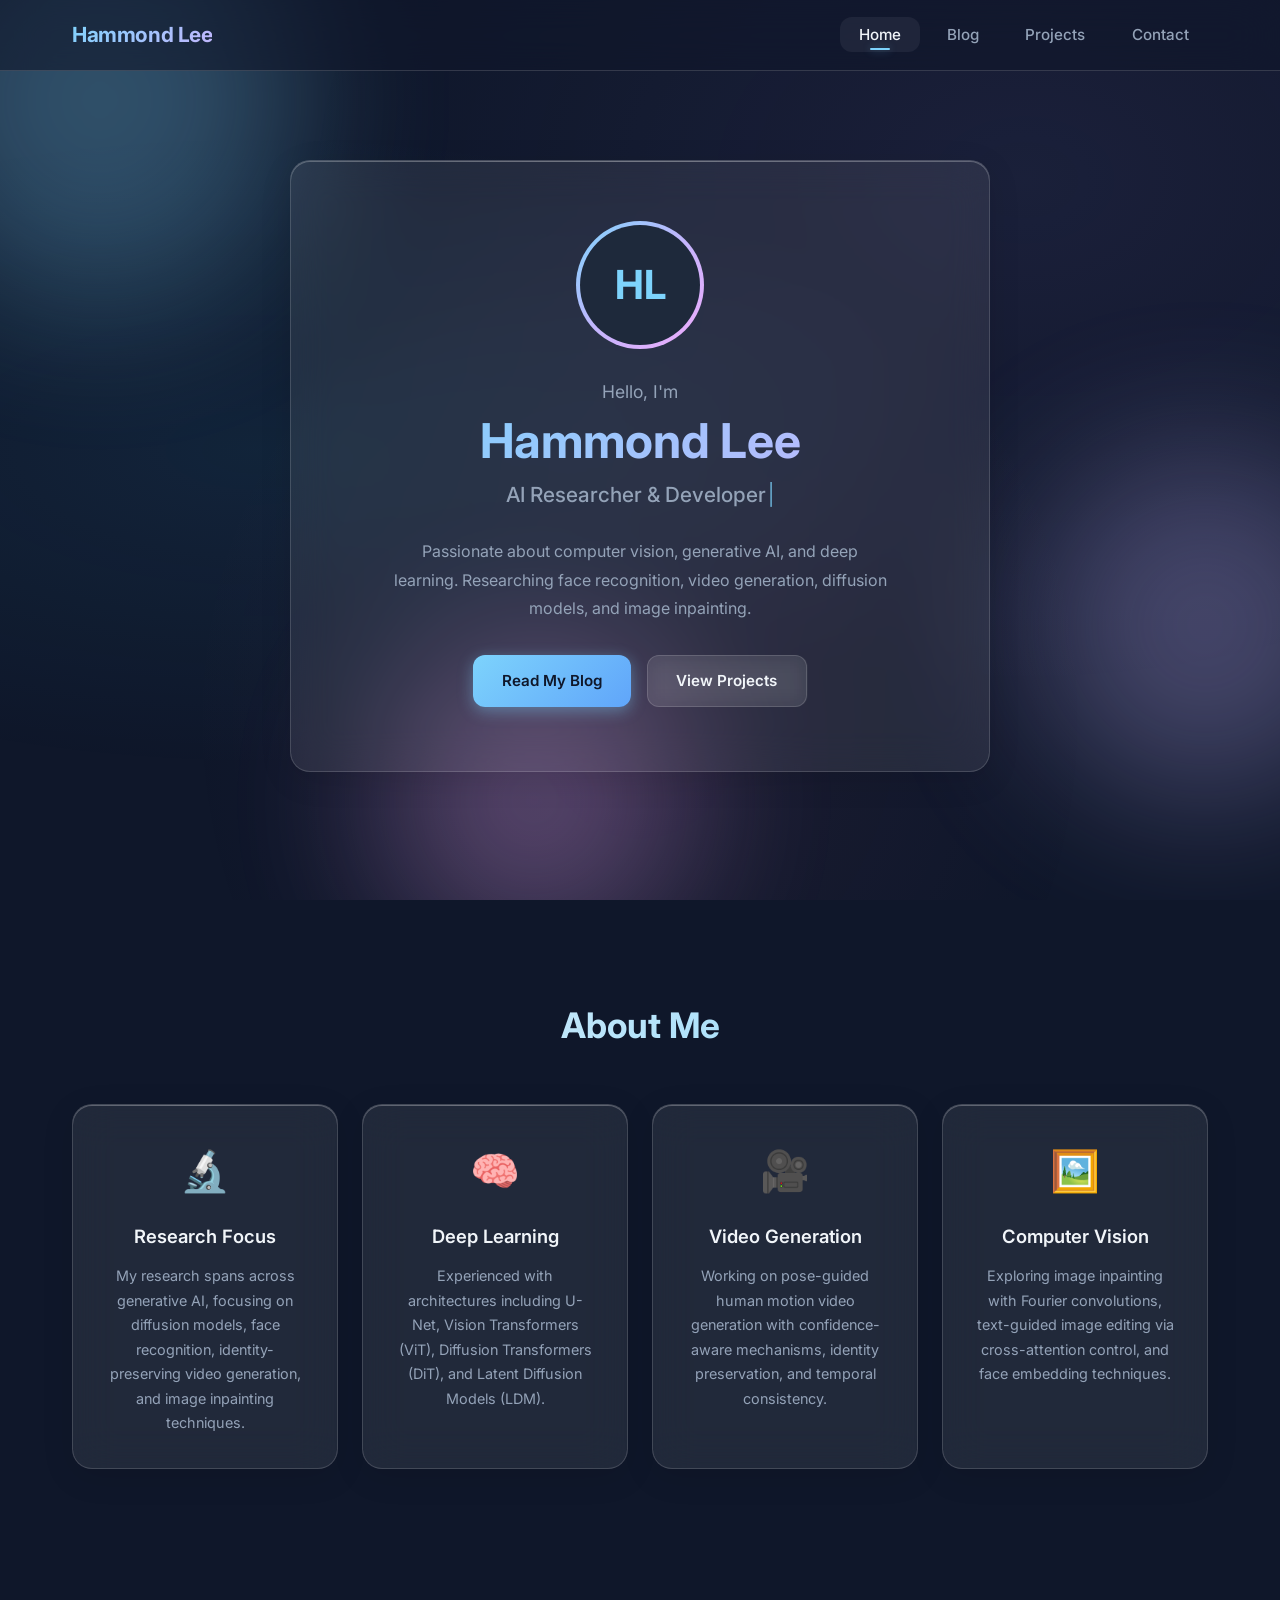
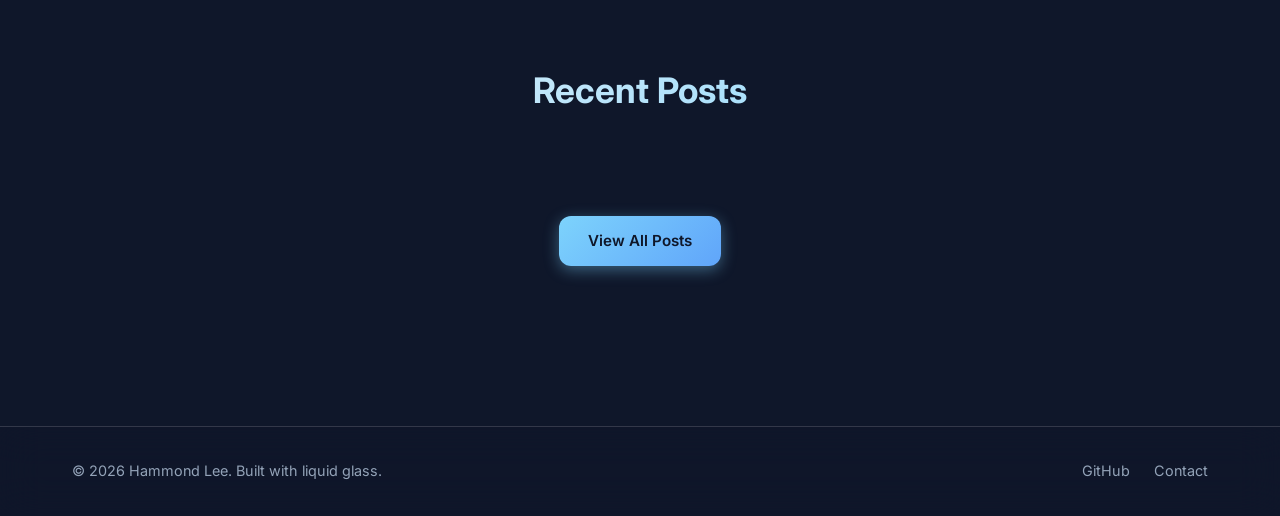
==== index.html @ f424346c "Initial commit: personal website" ====
<!DOCTYPE html>
<html lang="en">
<head>
    <meta charset="UTF-8">
    <meta name="viewport" content="width=device-width, initial-scale=1.0">
    <title>Hammond Lee | AI Researcher</title>
    <link rel="stylesheet" href="css/style.css">
    <link rel="stylesheet" href="css/animations.css">
    <link rel="preconnect" href="https://fonts.googleapis.com">
    <link rel="preconnect" href="https://fonts.gstatic.com" crossorigin>
    <link href="https://fonts.googleapis.com/css2?family=Inter:wght@300;400;500;600;700&display=swap" rel="stylesheet">
</head>
<body>
    <!-- Animated background -->
    <div class="bg-gradient"></div>
    <div class="bg-orbs">
        <div class="orb orb-1"></div>
        <div class="orb orb-2"></div>
        <div class="orb orb-3"></div>
    </div>

    <!-- Navigation -->
    <nav class="glass-nav" id="navbar">
        <div class="nav-container">
            <a href="index.html" class="nav-logo">Hammond Lee</a>
            <button class="nav-toggle" id="navToggle" aria-label="Toggle menu">
                <span></span><span></span><span></span>
            </button>
            <ul class="nav-links" id="navLinks">
                <li><a href="index.html" class="nav-link active">Home</a></li>
                <li><a href="blog.html" class="nav-link">Blog</a></li>
                <li><a href="projects.html" class="nav-link">Projects</a></li>
                <li><a href="contact.html" class="nav-link">Contact</a></li>
            </ul>
        </div>
    </nav>

    <!-- Hero Section -->
    <section class="hero" id="hero">
        <div class="hero-content glass-card glass-card-hero">
            <div class="hero-avatar">
                <div class="avatar-ring"></div>
                <div class="avatar-placeholder">HL</div>
            </div>
            <h1 class="hero-title">
                <span class="greeting">Hello, I'm</span>
                <span class="name">Hammond Lee</span>
            </h1>
            <p class="hero-subtitle">AI Researcher &amp; Developer</p>
            <p class="hero-description">
                Passionate about computer vision, generative AI, and deep learning.
                Researching face recognition, video generation, diffusion models, and image inpainting.
            </p>
            <div class="hero-buttons">
                <a href="blog.html" class="btn btn-primary glow-btn">Read My Blog</a>
                <a href="projects.html" class="btn btn-secondary glow-btn">View Projects</a>
            </div>
        </div>
    </section>

    <!-- About Section -->
    <section class="section" id="about">
        <div class="container">
            <h2 class="section-title">About Me</h2>
            <div class="about-grid">
                <div class="glass-card about-card fade-in-up">
                    <div class="about-icon">🔬</div>
                    <h3>Research Focus</h3>
                    <p>My research spans across generative AI, focusing on diffusion models, face recognition, identity-preserving video generation, and image inpainting techniques.</p>
                </div>
                <div class="glass-card about-card fade-in-up" style="animation-delay: 0.1s;">
                    <div class="about-icon">🧠</div>
                    <h3>Deep Learning</h3>
                    <p>Experienced with architectures including U-Net, Vision Transformers (ViT), Diffusion Transformers (DiT), and Latent Diffusion Models (LDM).</p>
                </div>
                <div class="glass-card about-card fade-in-up" style="animation-delay: 0.2s;">
                    <div class="about-icon">🎥</div>
                    <h3>Video Generation</h3>
                    <p>Working on pose-guided human motion video generation with confidence-aware mechanisms, identity preservation, and temporal consistency.</p>
                </div>
                <div class="glass-card about-card fade-in-up" style="animation-delay: 0.3s;">
                    <div class="about-icon">🖼️</div>
                    <h3>Computer Vision</h3>
                    <p>Exploring image inpainting with Fourier convolutions, text-guided image editing via cross-attention control, and face embedding techniques.</p>
                </div>
            </div>
        </div>
    </section>

    <!-- Recent Blog Posts -->
    <section class="section" id="recent-posts">
        <div class="container">
            <h2 class="section-title">Recent Posts</h2>
            <div class="posts-grid" id="recentPosts">
                <!-- Populated by JS -->
            </div>
            <div class="section-cta">
                <a href="blog.html" class="btn btn-primary glow-btn">View All Posts</a>
            </div>
        </div>
    </section>

    <!-- Footer -->
    <footer class="glass-footer">
        <div class="container">
            <div class="footer-content">
                <p>&copy; 2026 Hammond Lee. Built with liquid glass.</p>
                <div class="footer-links">
                    <a href="https://github.com/Hammond65" target="_blank" rel="noopener noreferrer" class="footer-link">GitHub</a>
                    <a href="contact.html" class="footer-link">Contact</a>
                </div>
            </div>
        </div>
    </footer>

    <script src="js/main.js"></script>
    <script>
        document.addEventListener('DOMContentLoaded', () => {
            loadRecentPosts('recentPosts', 3);
        });
    </script>
</body>
</html>
---- css/style.css ----
/* ============================================
   CSS Variables & Base Styles
   ============================================ */
:root {
    --glass-bg: rgba(255, 255, 255, 0.08);
    --glass-border: rgba(255, 255, 255, 0.15);
    --glass-shadow: rgba(0, 0, 0, 0.1);
    --glass-blur: 20px;
    --glass-highlight: rgba(255, 255, 255, 0.25);

    --color-primary: #7dd3fc;
    --color-primary-glow: rgba(125, 211, 252, 0.4);
    --color-secondary: #c4b5fd;
    --color-secondary-glow: rgba(196, 181, 253, 0.4);
    --color-accent: #f0abfc;
    --color-text: #f1f5f9;
    --color-text-muted: #94a3b8;
    --color-bg: #0f172a;
    --color-bg-alt: #1e293b;

    --font-main: 'Inter', -apple-system, BlinkMacSystemFont, 'Segoe UI', sans-serif;
    --radius-sm: 12px;
    --radius-md: 20px;
    --radius-lg: 28px;
    --transition: 0.3s cubic-bezier(0.4, 0, 0.2, 1);
}

*, *::before, *::after {
    margin: 0;
    padding: 0;
    box-sizing: border-box;
}

html {
    scroll-behavior: smooth;
    font-size: 16px;
}

body {
    font-family: var(--font-main);
    background: var(--color-bg);
    color: var(--color-text);
    line-height: 1.7;
    min-height: 100vh;
    overflow-x: hidden;
}

/* ============================================
   Animated Background
   ============================================ */
.bg-gradient {
    position: fixed;
    top: 0;
    left: 0;
    width: 100%;
    height: 100%;
    background: radial-gradient(ellipse at 20% 50%, rgba(56, 189, 248, 0.08) 0%, transparent 50%),
                radial-gradient(ellipse at 80% 20%, rgba(167, 139, 250, 0.08) 0%, transparent 50%),
                radial-gradient(ellipse at 50% 80%, rgba(244, 114, 182, 0.06) 0%, transparent 50%);
    z-index: -2;
    pointer-events: none;
}

.bg-orbs {
    position: fixed;
    top: 0;
    left: 0;
    width: 100%;
    height: 100%;
    z-index: -1;
    pointer-events: none;
    overflow: hidden;
}

.orb {
    position: absolute;
    border-radius: 50%;
    filter: blur(80px);
    opacity: 0.3;
    animation: float 20s ease-in-out infinite;
}

.orb-1 {
    width: 400px;
    height: 400px;
    background: var(--color-primary);
    top: -100px;
    left: -100px;
    animation-delay: 0s;
}

.orb-2 {
    width: 350px;
    height: 350px;
    background: var(--color-secondary);
    top: 50%;
    right: -100px;
    animation-delay: -7s;
    animation-duration: 25s;
}

.orb-3 {
    width: 300px;
    height: 300px;
    background: var(--color-accent);
    bottom: -50px;
    left: 30%;
    animation-delay: -14s;
    animation-duration: 22s;
}

@keyframes float {
    0%, 100% { transform: translate(0, 0) scale(1); }
    25% { transform: translate(50px, -30px) scale(1.05); }
    50% { transform: translate(-30px, 50px) scale(0.95); }
    75% { transform: translate(40px, 20px) scale(1.02); }
}

/* ============================================
   Glass Morphism Components
   ============================================ */
.glass-card {
    background: var(--glass-bg);
    backdrop-filter: blur(var(--glass-blur));
    -webkit-backdrop-filter: blur(var(--glass-blur));
    border: 1px solid var(--glass-border);
    border-radius: var(--radius-md);
    box-shadow: 0 8px 32px var(--glass-shadow),
                inset 0 1px 0 var(--glass-highlight);
    transition: var(--transition);
    position: relative;
    overflow: hidden;
}

.glass-card::before {
    content: '';
    position: absolute;
    top: 0;
    left: 0;
    right: 0;
    height: 1px;
    background: linear-gradient(90deg, transparent, var(--glass-highlight), transparent);
    opacity: 0.6;
}

.glass-card:hover {
    border-color: rgba(255, 255, 255, 0.25);
    box-shadow: 0 12px 40px rgba(0, 0, 0, 0.15),
                inset 0 1px 0 var(--glass-highlight),
                0 0 30px var(--color-primary-glow);
    transform: translateY(-4px);
}

/* ============================================
   Navigation
   ============================================ */
.glass-nav {
    position: fixed;
    top: 0;
    left: 0;
    right: 0;
    z-index: 1000;
    background: rgba(15, 23, 42, 0.6);
    backdrop-filter: blur(24px);
    -webkit-backdrop-filter: blur(24px);
    border-bottom: 1px solid var(--glass-border);
    transition: var(--transition);
}

.glass-nav.scrolled {
    background: rgba(15, 23, 42, 0.85);
    box-shadow: 0 4px 30px rgba(0, 0, 0, 0.2);
}

.nav-container {
    max-width: 1200px;
    margin: 0 auto;
    padding: 0 2rem;
    display: flex;
    align-items: center;
    justify-content: space-between;
    height: 70px;
}

.nav-logo {
    font-size: 1.3rem;
    font-weight: 700;
    color: var(--color-text);
    text-decoration: none;
    letter-spacing: -0.02em;
    background: linear-gradient(135deg, var(--color-primary), var(--color-secondary));
    -webkit-background-clip: text;
    -webkit-text-fill-color: transparent;
    background-clip: text;
}

.nav-links {
    display: flex;
    list-style: none;
    gap: 0.5rem;
}

.nav-link {
    color: var(--color-text-muted);
    text-decoration: none;
    padding: 0.5rem 1.2rem;
    border-radius: var(--radius-sm);
    font-size: 0.95rem;
    font-weight: 500;
    transition: var(--transition);
    position: relative;
}

.nav-link:hover,
.nav-link.active {
    color: var(--color-text);
    background: rgba(255, 255, 255, 0.06);
}

.nav-link.active::after {
    content: '';
    position: absolute;
    bottom: 2px;
    left: 50%;
    transform: translateX(-50%);
    width: 20px;
    height: 2px;
    background: var(--color-primary);
    border-radius: 1px;
    box-shadow: 0 0 8px var(--color-primary-glow);
}

.nav-toggle {
    display: none;
    flex-direction: column;
    gap: 5px;
    background: none;
    border: none;
    cursor: pointer;
    padding: 5px;
}

.nav-toggle span {
    display: block;
    width: 24px;
    height: 2px;
    background: var(--color-text);
    border-radius: 2px;
    transition: var(--transition);
}

/* ============================================
   Buttons
   ============================================ */
.btn {
    display: inline-flex;
    align-items: center;
    gap: 0.5rem;
    padding: 0.75rem 1.8rem;
    border-radius: var(--radius-sm);
    font-size: 0.95rem;
    font-weight: 600;
    text-decoration: none;
    cursor: pointer;
    border: none;
    transition: var(--transition);
    position: relative;
    overflow: hidden;
}

.btn-primary {
    background: linear-gradient(135deg, var(--color-primary), #60a5fa);
    color: #0f172a;
    box-shadow: 0 4px 15px var(--color-primary-glow);
}

.btn-primary:hover {
    transform: translateY(-2px);
    box-shadow: 0 8px 25px var(--color-primary-glow),
                0 0 40px var(--color-primary-glow);
}

.btn-secondary {
    background: var(--glass-bg);
    color: var(--color-text);
    border: 1px solid var(--glass-border);
    backdrop-filter: blur(10px);
}

.btn-secondary:hover {
    background: rgba(255, 255, 255, 0.12);
    border-color: var(--color-primary);
    box-shadow: 0 0 20px var(--color-primary-glow);
    transform: translateY(-2px);
}

/* Glow button effect */
.glow-btn::before {
    content: '';
    position: absolute;
    top: 50%;
    left: 50%;
    width: 0;
    height: 0;
    background: radial-gradient(circle, rgba(255, 255, 255, 0.3), transparent 70%);
    transform: translate(-50%, -50%);
    transition: width 0.5s, height 0.5s;
    border-radius: 50%;
}

.glow-btn:hover::before {
    width: 300px;
    height: 300px;
}

/* ============================================
   Layout
   ============================================ */
.container {
    max-width: 1200px;
    margin: 0 auto;
    padding: 0 2rem;
}

.section {
    padding: 6rem 0;
}

.section-title {
    font-size: 2.2rem;
    font-weight: 700;
    margin-bottom: 3rem;
    text-align: center;
    background: linear-gradient(135deg, var(--color-text), var(--color-primary));
    -webkit-background-clip: text;
    -webkit-text-fill-color: transparent;
    background-clip: text;
}

.section-cta {
    text-align: center;
    margin-top: 3rem;
}

/* ============================================
   Hero
   ============================================ */
.hero {
    min-height: 100vh;
    display: flex;
    align-items: center;
    justify-content: center;
    padding: 6rem 2rem 4rem;
}

.glass-card-hero {
    text-align: center;
    padding: 4rem 3rem;
    max-width: 700px;
    width: 100%;
}

.hero-avatar {
    position: relative;
    width: 120px;
    height: 120px;
    margin: 0 auto 2rem;
}

.avatar-ring {
    position: absolute;
    inset: -4px;
    border-radius: 50%;
    background: linear-gradient(135deg, var(--color-primary), var(--color-secondary), var(--color-accent));
    animation: spin 8s linear infinite;
}

@keyframes spin {
    to { transform: rotate(360deg); }
}

.avatar-placeholder {
    position: relative;
    width: 120px;
    height: 120px;
    border-radius: 50%;
    background: var(--color-bg-alt);
    display: flex;
    align-items: center;
    justify-content: center;
    font-size: 2.5rem;
    font-weight: 700;
    color: var(--color-primary);
    z-index: 1;
}

.greeting {
    display: block;
    font-size: 1.1rem;
    font-weight: 400;
    color: var(--color-text-muted);
    margin-bottom: 0.3rem;
}

.hero-title .name {
    display: block;
    font-size: 3rem;
    font-weight: 700;
    background: linear-gradient(135deg, var(--color-primary), var(--color-secondary));
    -webkit-background-clip: text;
    -webkit-text-fill-color: transparent;
    background-clip: text;
    line-height: 1.2;
}

.hero-subtitle {
    font-size: 1.3rem;
    color: var(--color-text-muted);
    margin: 0.5rem 0 1.5rem;
    font-weight: 500;
}

.hero-description {
    color: var(--color-text-muted);
    font-size: 1rem;
    max-width: 500px;
    margin: 0 auto 2rem;
    line-height: 1.8;
}

.hero-buttons {
    display: flex;
    gap: 1rem;
    justify-content: center;
    flex-wrap: wrap;
}

/* ============================================
   About Grid
   ============================================ */
.about-grid {
    display: grid;
    grid-template-columns: repeat(auto-fit, minmax(260px, 1fr));
    gap: 1.5rem;
}

.about-card {
    padding: 2rem;
    text-align: center;
}

.about-icon {
    font-size: 2.5rem;
    margin-bottom: 1rem;
}

.about-card h3 {
    font-size: 1.15rem;
    font-weight: 600;
    margin-bottom: 0.75rem;
    color: var(--color-text);
}

.about-card p {
    font-size: 0.9rem;
    color: var(--color-text-muted);
    line-height: 1.7;
}

/* ============================================
   Blog Post Cards
   ============================================ */
.posts-grid {
    display: grid;
    grid-template-columns: repeat(auto-fill, minmax(340px, 1fr));
    gap: 1.5rem;
}

.post-card {
    padding: 2rem;
    cursor: pointer;
    text-decoration: none;
    display: block;
}

.post-card .post-tag {
    display: inline-block;
    padding: 0.25rem 0.75rem;
    border-radius: 20px;
    font-size: 0.75rem;
    font-weight: 600;
    text-transform: uppercase;
    letter-spacing: 0.05em;
    margin-bottom: 1rem;
    background: rgba(125, 211, 252, 0.15);
    color: var(--color-primary);
    border: 1px solid rgba(125, 211, 252, 0.2);
}

.post-card .post-title {
    font-size: 1.25rem;
    font-weight: 600;
    margin-bottom: 0.75rem;
    color: var(--color-text);
    line-height: 1.4;
}

.post-card .post-excerpt {
    font-size: 0.9rem;
    color: var(--color-text-muted);
    line-height: 1.7;
    margin-bottom: 1rem;
}

.post-card .post-date {
    font-size: 0.8rem;
    color: var(--color-text-muted);
    opacity: 0.7;
}

.post-card:hover .post-title {
    color: var(--color-primary);
}

/* ============================================
   Blog Page
   ============================================ */
.page-header {
    padding: 8rem 0 3rem;
    text-align: center;
}

.page-header h1 {
    font-size: 2.5rem;
    font-weight: 700;
    background: linear-gradient(135deg, var(--color-text), var(--color-primary));
    -webkit-background-clip: text;
    -webkit-text-fill-color: transparent;
    background-clip: text;
    margin-bottom: 1rem;
}

.page-header p {
    color: var(--color-text-muted);
    font-size: 1.1rem;
    max-width: 600px;
    margin: 0 auto;
}

/* Blog post page */
.blog-post {
    max-width: 800px;
    margin: 0 auto;
    padding: 2rem;
}

.blog-post-header {
    text-align: center;
    margin-bottom: 3rem;
}

.blog-post-header h1 {
    font-size: 2.2rem;
    font-weight: 700;
    color: var(--color-text);
    line-height: 1.3;
    margin-bottom: 1rem;
}

.blog-post-meta {
    color: var(--color-text-muted);
    font-size: 0.9rem;
}

.blog-post-content {
    font-size: 1.05rem;
    line-height: 1.9;
    color: var(--color-text-muted);
}

.blog-post-content h2 {
    font-size: 1.6rem;
    font-weight: 600;
    color: var(--color-text);
    margin: 2.5rem 0 1rem;
}

.blog-post-content h3 {
    font-size: 1.3rem;
    font-weight: 600;
    color: var(--color-text);
    margin: 2rem 0 0.75rem;
}

.blog-post-content p {
    margin-bottom: 1.2rem;
}

.blog-post-content ul,
.blog-post-content ol {
    margin: 1rem 0 1.5rem 1.5rem;
}

.blog-post-content li {
    margin-bottom: 0.5rem;
}

.blog-post-content strong {
    color: var(--color-text);
    font-weight: 600;
}

.blog-post-content code {
    background: rgba(255, 255, 255, 0.08);
    padding: 0.15rem 0.4rem;
    border-radius: 4px;
    font-size: 0.9em;
    color: var(--color-primary);
}

.blog-post-content blockquote {
    border-left: 3px solid var(--color-primary);
    margin: 1.5rem 0;
    padding: 1rem 1.5rem;
    background: rgba(125, 211, 252, 0.05);
    border-radius: 0 var(--radius-sm) var(--radius-sm) 0;
    font-style: italic;
}

.blog-back-link {
    display: inline-flex;
    align-items: center;
    gap: 0.5rem;
    color: var(--color-primary);
    text-decoration: none;
    font-weight: 500;
    margin-bottom: 2rem;
    transition: var(--transition);
}

.blog-back-link:hover {
    opacity: 0.8;
    transform: translateX(-4px);
}

/* ============================================
   Projects Page
   ============================================ */
.projects-grid {
    display: grid;
    grid-template-columns: repeat(auto-fill, minmax(340px, 1fr));
    gap: 1.5rem;
}

.project-card {
    padding: 2rem;
}

.project-card h3 {
    font-size: 1.3rem;
    font-weight: 600;
    margin-bottom: 0.75rem;
    color: var(--color-text);
}

.project-card p {
    font-size: 0.9rem;
    color: var(--color-text-muted);
    line-height: 1.7;
    margin-bottom: 1.5rem;
}

.project-card .project-tags {
    display: flex;
    flex-wrap: wrap;
    gap: 0.5rem;
    margin-bottom: 1.5rem;
}

.project-card .project-tag {
    padding: 0.2rem 0.6rem;
    border-radius: 20px;
    font-size: 0.7rem;
    font-weight: 500;
    background: rgba(196, 181, 253, 0.12);
    color: var(--color-secondary);
    border: 1px solid rgba(196, 181, 253, 0.2);
}

.project-link {
    color: var(--color-primary);
    text-decoration: none;
    font-weight: 600;
    font-size: 0.9rem;
    transition: var(--transition);
    display: inline-flex;
    align-items: center;
    gap: 0.3rem;
}

.project-link:hover {
    text-decoration: underline;
    text-shadow: 0 0 12px var(--color-primary-glow);
}

/* ============================================
   Contact Page
   ============================================ */
.contact-grid {
    display: grid;
    grid-template-columns: 1fr 1fr;
    gap: 2rem;
    max-width: 900px;
    margin: 0 auto;
}

.contact-info {
    padding: 2.5rem;
}

.contact-info h3 {
    font-size: 1.3rem;
    font-weight: 600;
    margin-bottom: 1.5rem;
    color: var(--color-text);
}

.contact-item {
    display: flex;
    align-items: center;
    gap: 1rem;
    margin-bottom: 1.5rem;
}

.contact-icon {
    width: 44px;
    height: 44px;
    border-radius: 12px;
    background: rgba(125, 211, 252, 0.1);
    display: flex;
    align-items: center;
    justify-content: center;
    font-size: 1.2rem;
    flex-shrink: 0;
}

.contact-item-text {
    font-size: 0.95rem;
    color: var(--color-text-muted);
}

.contact-item-text a {
    color: var(--color-primary);
    text-decoration: none;
    transition: var(--transition);
}

.contact-item-text a:hover {
    text-decoration: underline;
}

.contact-form-card {
    padding: 2.5rem;
}

.form-group {
    margin-bottom: 1.5rem;
}

.form-group label {
    display: block;
    font-size: 0.9rem;
    font-weight: 500;
    color: var(--color-text);
    margin-bottom: 0.5rem;
}

.form-group input,
.form-group textarea {
    width: 100%;
    padding: 0.8rem 1rem;
    background: rgba(255, 255, 255, 0.05);
    border: 1px solid var(--glass-border);
    border-radius: var(--radius-sm);
    color: var(--color-text);
    font-family: var(--font-main);
    font-size: 0.95rem;
    transition: var(--transition);
    outline: none;
}

.form-group input:focus,
.form-group textarea:focus {
    border-color: var(--color-primary);
    box-shadow: 0 0 15px var(--color-primary-glow);
}

.form-group textarea {
    resize: vertical;
    min-height: 120px;
}

/* ============================================
   Footer
   ============================================ */
.glass-footer {
    background: rgba(15, 23, 42, 0.6);
    backdrop-filter: blur(20px);
    -webkit-backdrop-filter: blur(20px);
    border-top: 1px solid var(--glass-border);
    padding: 2rem 0;
    margin-top: 4rem;
}

.footer-content {
    display: flex;
    justify-content: space-between;
    align-items: center;
}

.footer-content p {
    color: var(--color-text-muted);
    font-size: 0.9rem;
}

.footer-links {
    display: flex;
    gap: 1.5rem;
}

.footer-link {
    color: var(--color-text-muted);
    text-decoration: none;
    font-size: 0.9rem;
    transition: var(--transition);
}

.footer-link:hover {
    color: var(--color-primary);
}

/* ============================================
   Admin Panel
   ============================================ */
.admin-container {
    max-width: 900px;
    margin: 0 auto;
    padding: 2rem;
}

.admin-card {
    padding: 2.5rem;
    margin-bottom: 2rem;
}

.admin-card h2 {
    font-size: 1.5rem;
    font-weight: 600;
    margin-bottom: 1.5rem;
    color: var(--color-text);
}

.admin-preview {
    margin-top: 2rem;
    padding: 2rem;
    background: rgba(0, 0, 0, 0.2);
    border-radius: var(--radius-sm);
    border: 1px solid var(--glass-border);
}

.admin-preview h3 {
    font-size: 1.2rem;
    margin-bottom: 1rem;
    color: var(--color-text-muted);
}

.admin-msg {
    padding: 1rem 1.5rem;
    border-radius: var(--radius-sm);
    font-size: 0.9rem;
    margin-top: 1rem;
    display: none;
}

.admin-msg.success {
    display: block;
    background: rgba(34, 197, 94, 0.1);
    border: 1px solid rgba(34, 197, 94, 0.3);
    color: #4ade80;
}

.admin-msg.error {
    display: block;
    background: rgba(239, 68, 68, 0.1);
    border: 1px solid rgba(239, 68, 68, 0.3);
    color: #f87171;
}

/* ============================================
   Responsive
   ============================================ */
@media (max-width: 768px) {
    .nav-toggle {
        display: flex;
    }

    .nav-links {
        position: fixed;
        top: 70px;
        left: 0;
        right: 0;
        background: rgba(15, 23, 42, 0.95);
        backdrop-filter: blur(24px);
        -webkit-backdrop-filter: blur(24px);
        flex-direction: column;
        padding: 1.5rem;
        gap: 0.5rem;
        border-bottom: 1px solid var(--glass-border);
        transform: translateY(-100%);
        opacity: 0;
        pointer-events: none;
        transition: var(--transition);
    }

    .nav-links.open {
        transform: translateY(0);
        opacity: 1;
        pointer-events: auto;
    }

    .hero-title .name {
        font-size: 2.2rem;
    }

    .glass-card-hero {
        padding: 2.5rem 1.5rem;
    }

    .posts-grid {
        grid-template-columns: 1fr;
    }

    .projects-grid {
        grid-template-columns: 1fr;
    }

    .contact-grid {
        grid-template-columns: 1fr;
    }

    .footer-content {
        flex-direction: column;
        gap: 1rem;
        text-align: center;
    }

    .section-title {
        font-size: 1.8rem;
    }

    .page-header h1 {
        font-size: 2rem;
    }
}

@media (max-width: 480px) {
    .hero-title .name {
        font-size: 1.8rem;
    }

    .hero-buttons {
        flex-direction: column;
        align-items: center;
    }

    .about-grid {
        grid-template-columns: 1fr;
    }
}
---- css/animations.css ----
/* ============================================
   Scroll Reveal Animations
   ============================================ */
.fade-in-up {
    opacity: 0;
    transform: translateY(30px);
    transition: opacity 0.6s ease, transform 0.6s ease;
}

.fade-in-up.visible {
    opacity: 1;
    transform: translateY(0);
}

/* ============================================
   Hover Glow Effects
   ============================================ */
.glass-card {
    transition: transform 0.3s cubic-bezier(0.4, 0, 0.2, 1),
                box-shadow 0.3s cubic-bezier(0.4, 0, 0.2, 1),
                border-color 0.3s cubic-bezier(0.4, 0, 0.2, 1);
}

.glass-card:hover {
    transform: translateY(-4px);
    box-shadow: 0 12px 40px rgba(0, 0, 0, 0.15),
                inset 0 1px 0 rgba(255, 255, 255, 0.25),
                0 0 40px rgba(125, 211, 252, 0.12);
    border-color: rgba(255, 255, 255, 0.25);
}

/* Shimmer on hover */
.glass-card::after {
    content: '';
    position: absolute;
    top: -50%;
    left: -50%;
    width: 200%;
    height: 200%;
    background: linear-gradient(
        to bottom right,
        transparent 40%,
        rgba(255, 255, 255, 0.04) 45%,
        rgba(255, 255, 255, 0.08) 50%,
        rgba(255, 255, 255, 0.04) 55%,
        transparent 60%
    );
    transform: rotate(30deg) translateX(-100%);
    transition: transform 0.8s ease;
    pointer-events: none;
}

.glass-card:hover::after {
    transform: rotate(30deg) translateX(100%);
}

/* ============================================
   Button Pulse
   ============================================ */
.btn-primary {
    position: relative;
}

.btn-primary::after {
    content: '';
    position: absolute;
    inset: -2px;
    border-radius: inherit;
    background: linear-gradient(135deg, var(--color-primary), #60a5fa);
    z-index: -1;
    opacity: 0;
    filter: blur(12px);
    transition: opacity 0.3s ease;
}

.btn-primary:hover::after {
    opacity: 0.5;
}

/* ============================================
   Nav Link Hover
   ============================================ */
.nav-link::before {
    content: '';
    position: absolute;
    inset: 0;
    border-radius: var(--radius-sm);
    background: radial-gradient(circle at center, rgba(125, 211, 252, 0.1), transparent);
    opacity: 0;
    transition: opacity 0.3s ease;
}

.nav-link:hover::before {
    opacity: 1;
}

/* ============================================
   Typing cursor for hero
   ============================================ */
.hero-subtitle::after {
    content: '|';
    animation: blink 1s step-end infinite;
    color: var(--color-primary);
    font-weight: 300;
    margin-left: 2px;
}

@keyframes blink {
    0%, 100% { opacity: 1; }
    50% { opacity: 0; }
}

/* ============================================
   Page Transition
   ============================================ */
body {
    animation: fadeIn 0.5s ease;
}

@keyframes fadeIn {
    from { opacity: 0; }
    to { opacity: 1; }
}

/* ============================================
   Post card stagger
   ============================================ */
.post-card:nth-child(1) { animation-delay: 0s; }
.post-card:nth-child(2) { animation-delay: 0.1s; }
.post-card:nth-child(3) { animation-delay: 0.2s; }
.post-card:nth-child(4) { animation-delay: 0.3s; }
.post-card:nth-child(5) { animation-delay: 0.4s; }
.post-card:nth-child(6) { animation-delay: 0.5s; }

/* ============================================
   Hover tilt (subtle)
   ============================================ */
.about-card,
.post-card,
.project-card {
    transition: transform 0.3s ease, box-shadow 0.3s ease, border-color 0.3s ease;
}

/* ============================================
   Link glow
   ============================================ */
a.project-link::after {
    content: ' →';
    display: inline-block;
    transition: transform 0.3s ease;
}

a.project-link:hover::after {
    transform: translateX(4px);
}

/* ============================================
   Scroll indicator
   ============================================ */
.scroll-indicator {
    position: fixed;
    top: 0;
    left: 0;
    height: 3px;
    background: linear-gradient(90deg, var(--color-primary), var(--color-secondary));
    z-index: 1001;
    transition: width 0.1s linear;
    box-shadow: 0 0 10px var(--color-primary-glow);
}
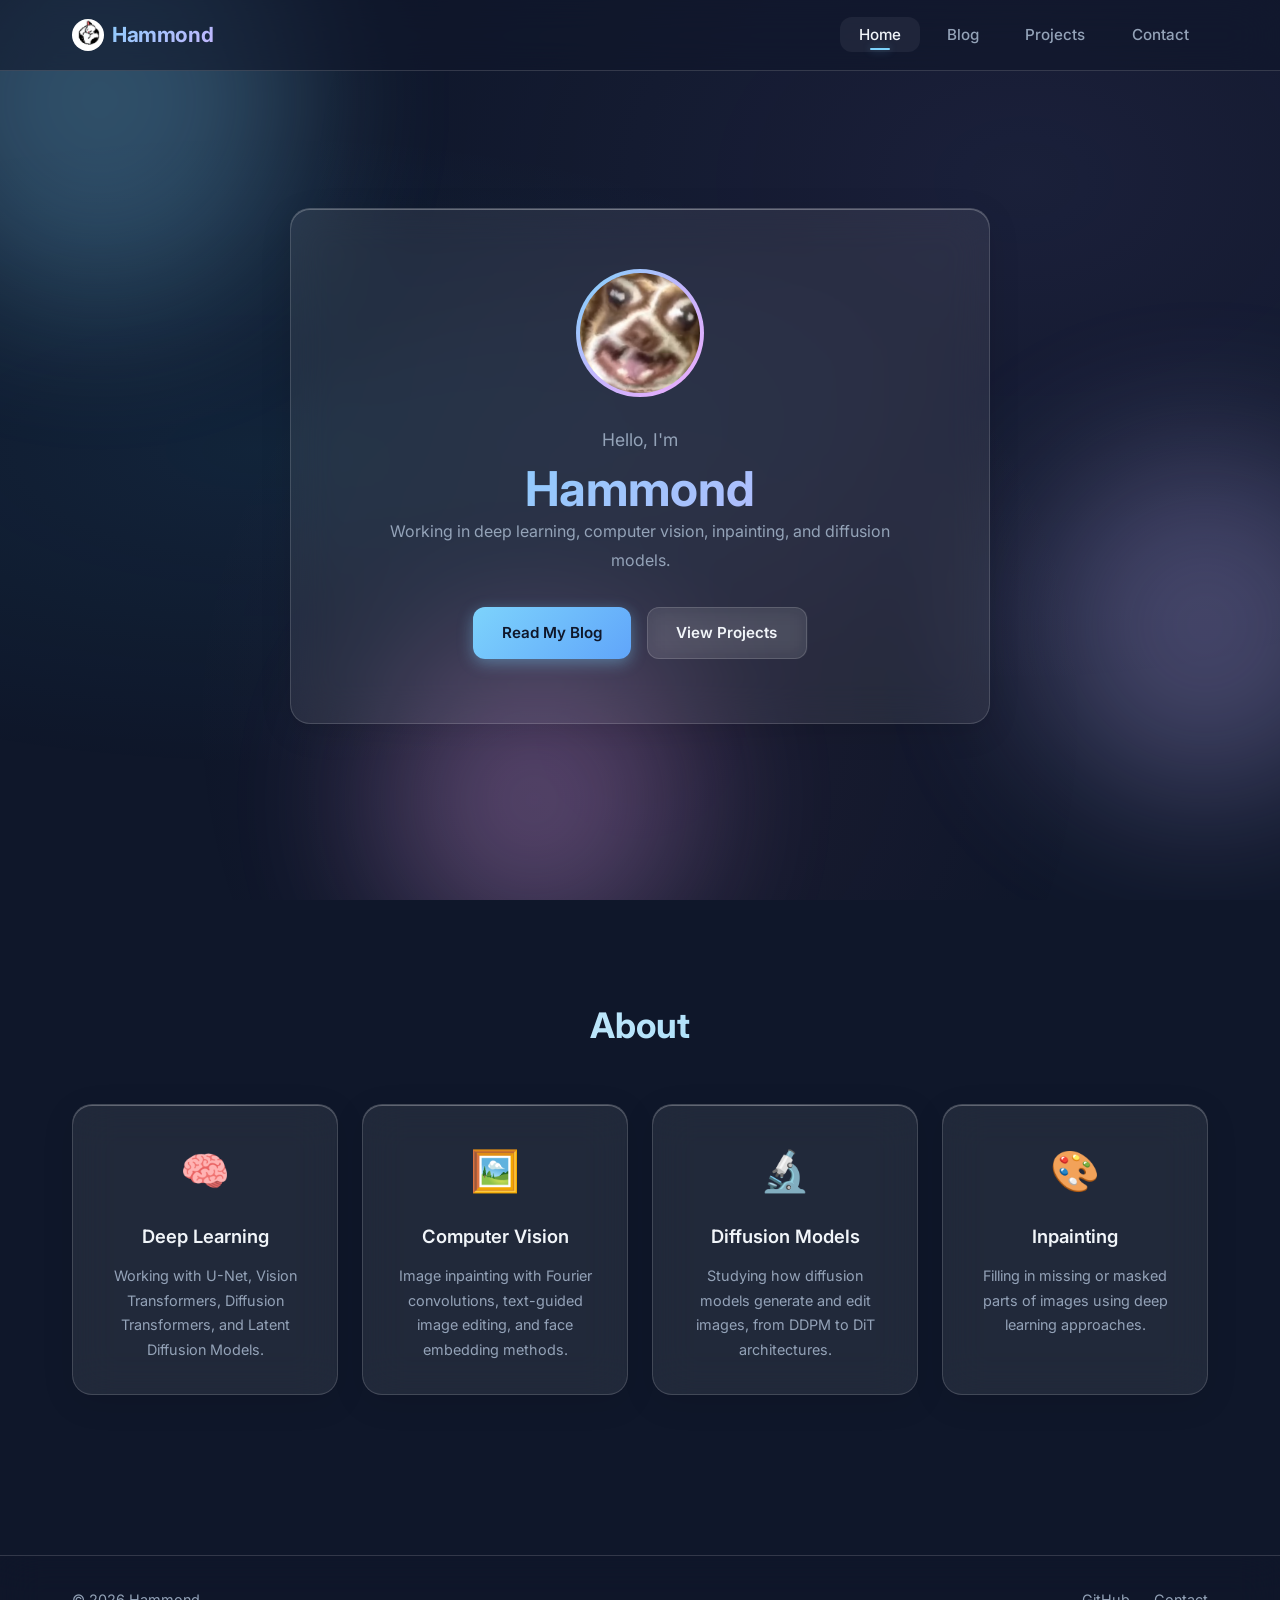
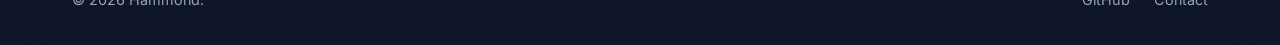
==== commit b0b6a565: "Update site" ====
--- a/index.html
+++ b/index.html
@@ -3,7 +3,7 @@
 <head>
     <meta charset="UTF-8">
     <meta name="viewport" content="width=device-width, initial-scale=1.0">
-    <title>Hammond Lee | AI Researcher</title>
+    <title>Hammond</title>
     <link rel="stylesheet" href="css/style.css">
     <link rel="stylesheet" href="css/animations.css">
     <link rel="preconnect" href="https://fonts.googleapis.com">
@@ -22,7 +22,7 @@
     <!-- Navigation -->
     <nav class="glass-nav" id="navbar">
         <div class="nav-container">
-            <a href="index.html" class="nav-logo">Hammond Lee</a>
+            <a href="index.html" class="nav-logo"><img src="assets/icon.jpg" alt="" class="nav-logo-icon">Hammond</a>
             <button class="nav-toggle" id="navToggle" aria-label="Toggle menu">
                 <span></span><span></span><span></span>
             </button>
@@ -40,16 +40,14 @@
         <div class="hero-content glass-card glass-card-hero">
             <div class="hero-avatar">
                 <div class="avatar-ring"></div>
-                <div class="avatar-placeholder">HL</div>
+                <div class="avatar-placeholder"><img src="assets/face.png" alt="Hammond"></div>
             </div>
             <h1 class="hero-title">
                 <span class="greeting">Hello, I'm</span>
-                <span class="name">Hammond Lee</span>
+                <span class="name">Hammond</span>
             </h1>
-            <p class="hero-subtitle">AI Researcher &amp; Developer</p>
             <p class="hero-description">
-                Passionate about computer vision, generative AI, and deep learning.
-                Researching face recognition, video generation, diffusion models, and image inpainting.
+                Working in deep learning, computer vision, inpainting, and diffusion models.
             </p>
             <div class="hero-buttons">
                 <a href="blog.html" class="btn btn-primary glow-btn">Read My Blog</a>
@@ -61,41 +59,28 @@
     <!-- About Section -->
     <section class="section" id="about">
         <div class="container">
-            <h2 class="section-title">About Me</h2>
+            <h2 class="section-title">About</h2>
             <div class="about-grid">
                 <div class="glass-card about-card fade-in-up">
-                    <div class="about-icon">🔬</div>
-                    <h3>Research Focus</h3>
-                    <p>My research spans across generative AI, focusing on diffusion models, face recognition, identity-preserving video generation, and image inpainting techniques.</p>
+                    <div class="about-icon">🧠</div>
+                    <h3>Deep Learning</h3>
+                    <p>Working with U-Net, Vision Transformers, Diffusion Transformers, and Latent Diffusion Models.</p>
                 </div>
                 <div class="glass-card about-card fade-in-up" style="animation-delay: 0.1s;">
-                    <div class="about-icon">🧠</div>
-                    <h3>Deep Learning</h3>
-                    <p>Experienced with architectures including U-Net, Vision Transformers (ViT), Diffusion Transformers (DiT), and Latent Diffusion Models (LDM).</p>
+                    <div class="about-icon">🖼️</div>
+                    <h3>Computer Vision</h3>
+                    <p>Image inpainting with Fourier convolutions, text-guided image editing, and face embedding methods.</p>
                 </div>
                 <div class="glass-card about-card fade-in-up" style="animation-delay: 0.2s;">
-                    <div class="about-icon">🎥</div>
-                    <h3>Video Generation</h3>
-                    <p>Working on pose-guided human motion video generation with confidence-aware mechanisms, identity preservation, and temporal consistency.</p>
+                    <div class="about-icon">🔬</div>
+                    <h3>Diffusion Models</h3>
+                    <p>Studying how diffusion models generate and edit images, from DDPM to DiT architectures.</p>
                 </div>
                 <div class="glass-card about-card fade-in-up" style="animation-delay: 0.3s;">
-                    <div class="about-icon">🖼️</div>
-                    <h3>Computer Vision</h3>
-                    <p>Exploring image inpainting with Fourier convolutions, text-guided image editing via cross-attention control, and face embedding techniques.</p>
+                    <div class="about-icon">🎨</div>
+                    <h3>Inpainting</h3>
+                    <p>Filling in missing or masked parts of images using deep learning approaches.</p>
                 </div>
-            </div>
-        </div>
-    </section>
-
-    <!-- Recent Blog Posts -->
-    <section class="section" id="recent-posts">
-        <div class="container">
-            <h2 class="section-title">Recent Posts</h2>
-            <div class="posts-grid" id="recentPosts">
-                <!-- Populated by JS -->
-            </div>
-            <div class="section-cta">
-                <a href="blog.html" class="btn btn-primary glow-btn">View All Posts</a>
             </div>
         </div>
     </section>
@@ -104,7 +89,7 @@
     <footer class="glass-footer">
         <div class="container">
             <div class="footer-content">
-                <p>&copy; 2026 Hammond Lee. Built with liquid glass.</p>
+                <p>&copy; 2026 Hammond.</p>
                 <div class="footer-links">
                     <a href="https://github.com/Hammond65" target="_blank" rel="noopener noreferrer" class="footer-link">GitHub</a>
                     <a href="contact.html" class="footer-link">Contact</a>
@@ -114,10 +99,5 @@
     </footer>
 
     <script src="js/main.js"></script>
-    <script>
-        document.addEventListener('DOMContentLoaded', () => {
-            loadRecentPosts('recentPosts', 3);
-        });
-    </script>
 </body>
 </html>
--- a/css/style.css
+++ b/css/style.css
@@ -183,6 +183,9 @@
 }
 
 .nav-logo {
+    display: flex;
+    align-items: center;
+    gap: 0.5rem;
     font-size: 1.3rem;
     font-weight: 700;
     color: var(--color-text);
@@ -192,6 +195,14 @@
     -webkit-background-clip: text;
     -webkit-text-fill-color: transparent;
     background-clip: text;
+}
+
+.nav-logo-icon {
+    width: 32px;
+    height: 32px;
+    border-radius: 50%;
+    object-fit: cover;
+    -webkit-text-fill-color: initial;
 }
 
 .nav-links {
@@ -392,6 +403,13 @@
     font-weight: 700;
     color: var(--color-primary);
     z-index: 1;
+    overflow: hidden;
+}
+
+.avatar-placeholder img {
+    width: 100%;
+    height: 100%;
+    object-fit: cover;
 }
 
 .greeting {
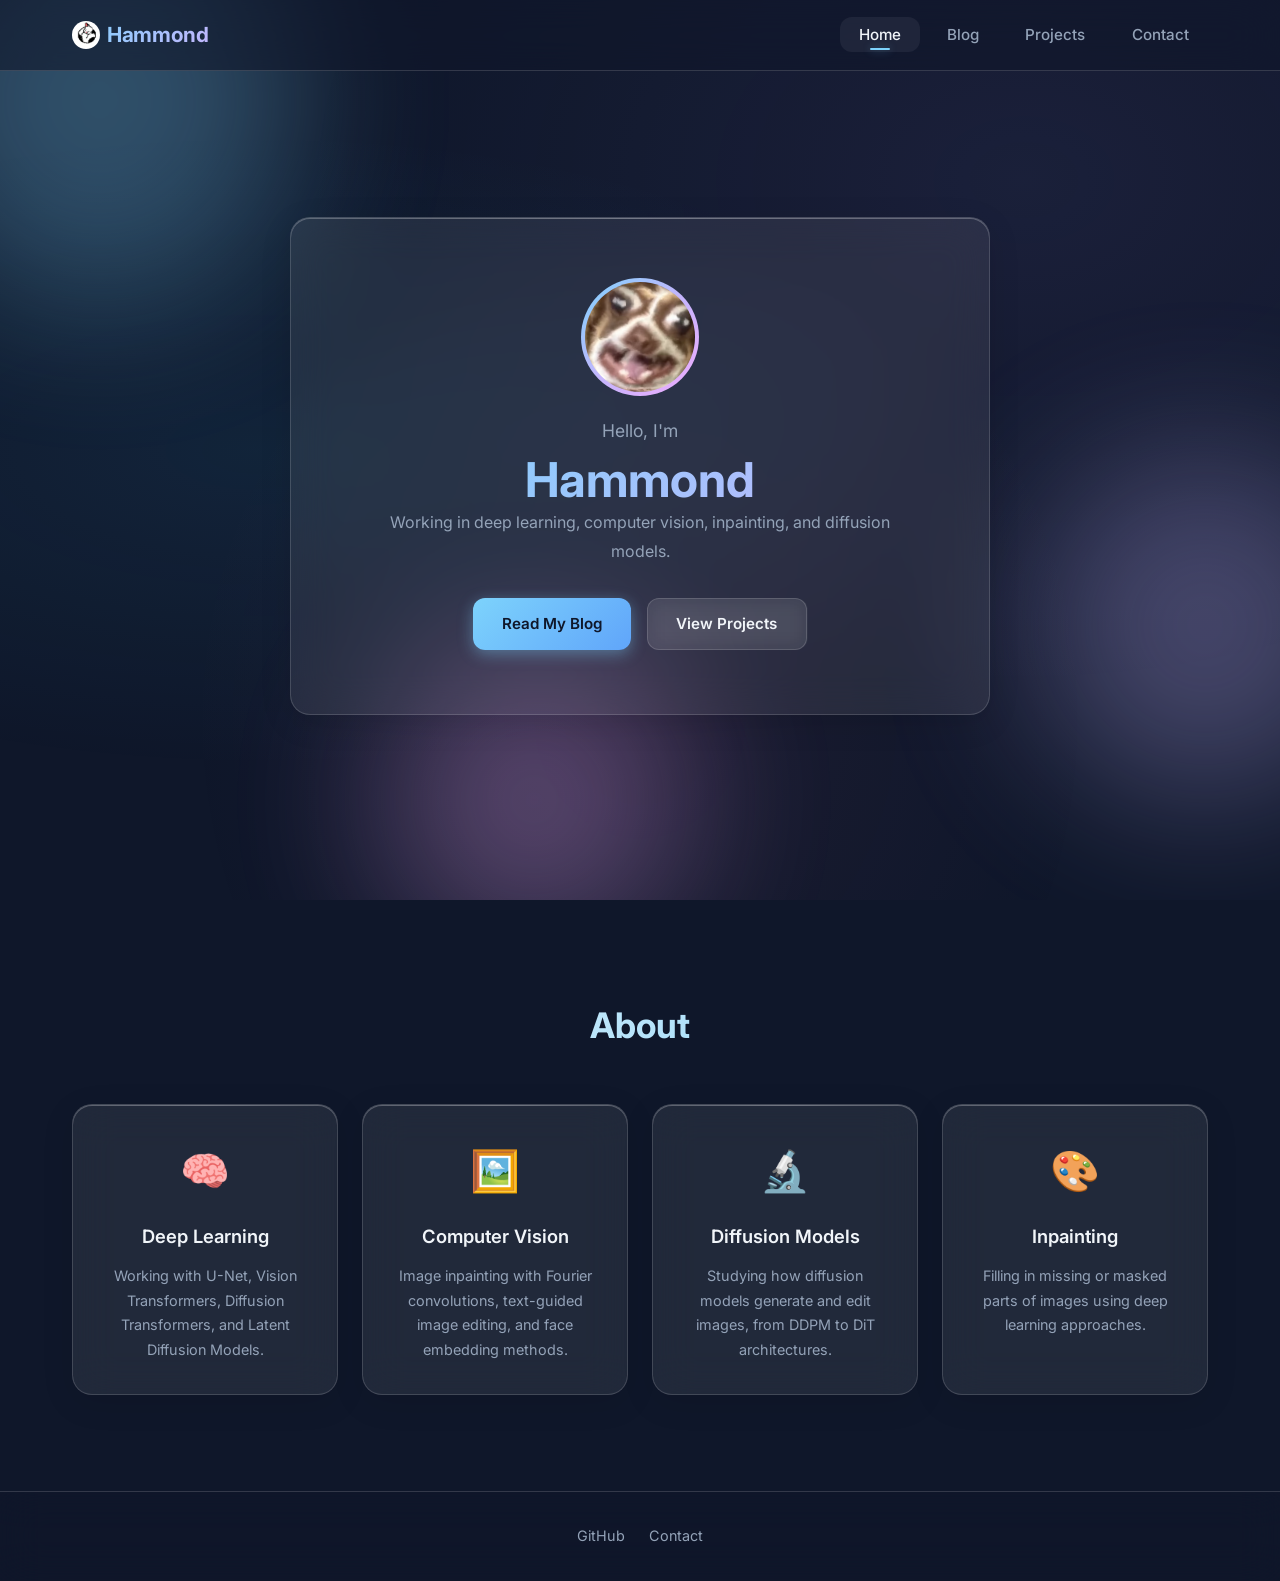
==== commit b5627489: "Fix footer position, remove copyright, simplify excerpts" ====
--- a/index.html
+++ b/index.html
@@ -89,7 +89,6 @@
     <footer class="glass-footer">
         <div class="container">
             <div class="footer-content">
-                <p>&copy; 2026 Hammond.</p>
                 <div class="footer-links">
                     <a href="https://github.com/Hammond65" target="_blank" rel="noopener noreferrer" class="footer-link">GitHub</a>
                     <a href="contact.html" class="footer-link">Contact</a>
--- a/css/style.css
+++ b/css/style.css
@@ -43,6 +43,8 @@
     line-height: 1.7;
     min-height: 100vh;
     overflow-x: hidden;
+    display: flex;
+    flex-direction: column;
 }
 
 /* ============================================
@@ -185,7 +187,7 @@
 .nav-logo {
     display: flex;
     align-items: center;
-    gap: 0.5rem;
+    gap: 0.45rem;
     font-size: 1.3rem;
     font-weight: 700;
     color: var(--color-text);
@@ -198,11 +200,12 @@
 }
 
 .nav-logo-icon {
-    width: 32px;
-    height: 32px;
+    width: 28px;
+    height: 28px;
     border-radius: 50%;
     object-fit: cover;
     -webkit-text-fill-color: initial;
+    flex-shrink: 0;
 }
 
 .nav-links {
@@ -373,9 +376,9 @@
 
 .hero-avatar {
     position: relative;
-    width: 120px;
-    height: 120px;
-    margin: 0 auto 2rem;
+    width: 110px;
+    height: 110px;
+    margin: 0 auto 1.5rem;
 }
 
 .avatar-ring {
@@ -392,8 +395,8 @@
 
 .avatar-placeholder {
     position: relative;
-    width: 120px;
-    height: 120px;
+    width: 100%;
+    height: 100%;
     border-radius: 50%;
     background: var(--color-bg-alt);
     display: flex;
@@ -827,12 +830,12 @@
     -webkit-backdrop-filter: blur(20px);
     border-top: 1px solid var(--glass-border);
     padding: 2rem 0;
-    margin-top: 4rem;
+    margin-top: auto;
 }
 
 .footer-content {
     display: flex;
-    justify-content: space-between;
+    justify-content: center;
     align-items: center;
 }
 
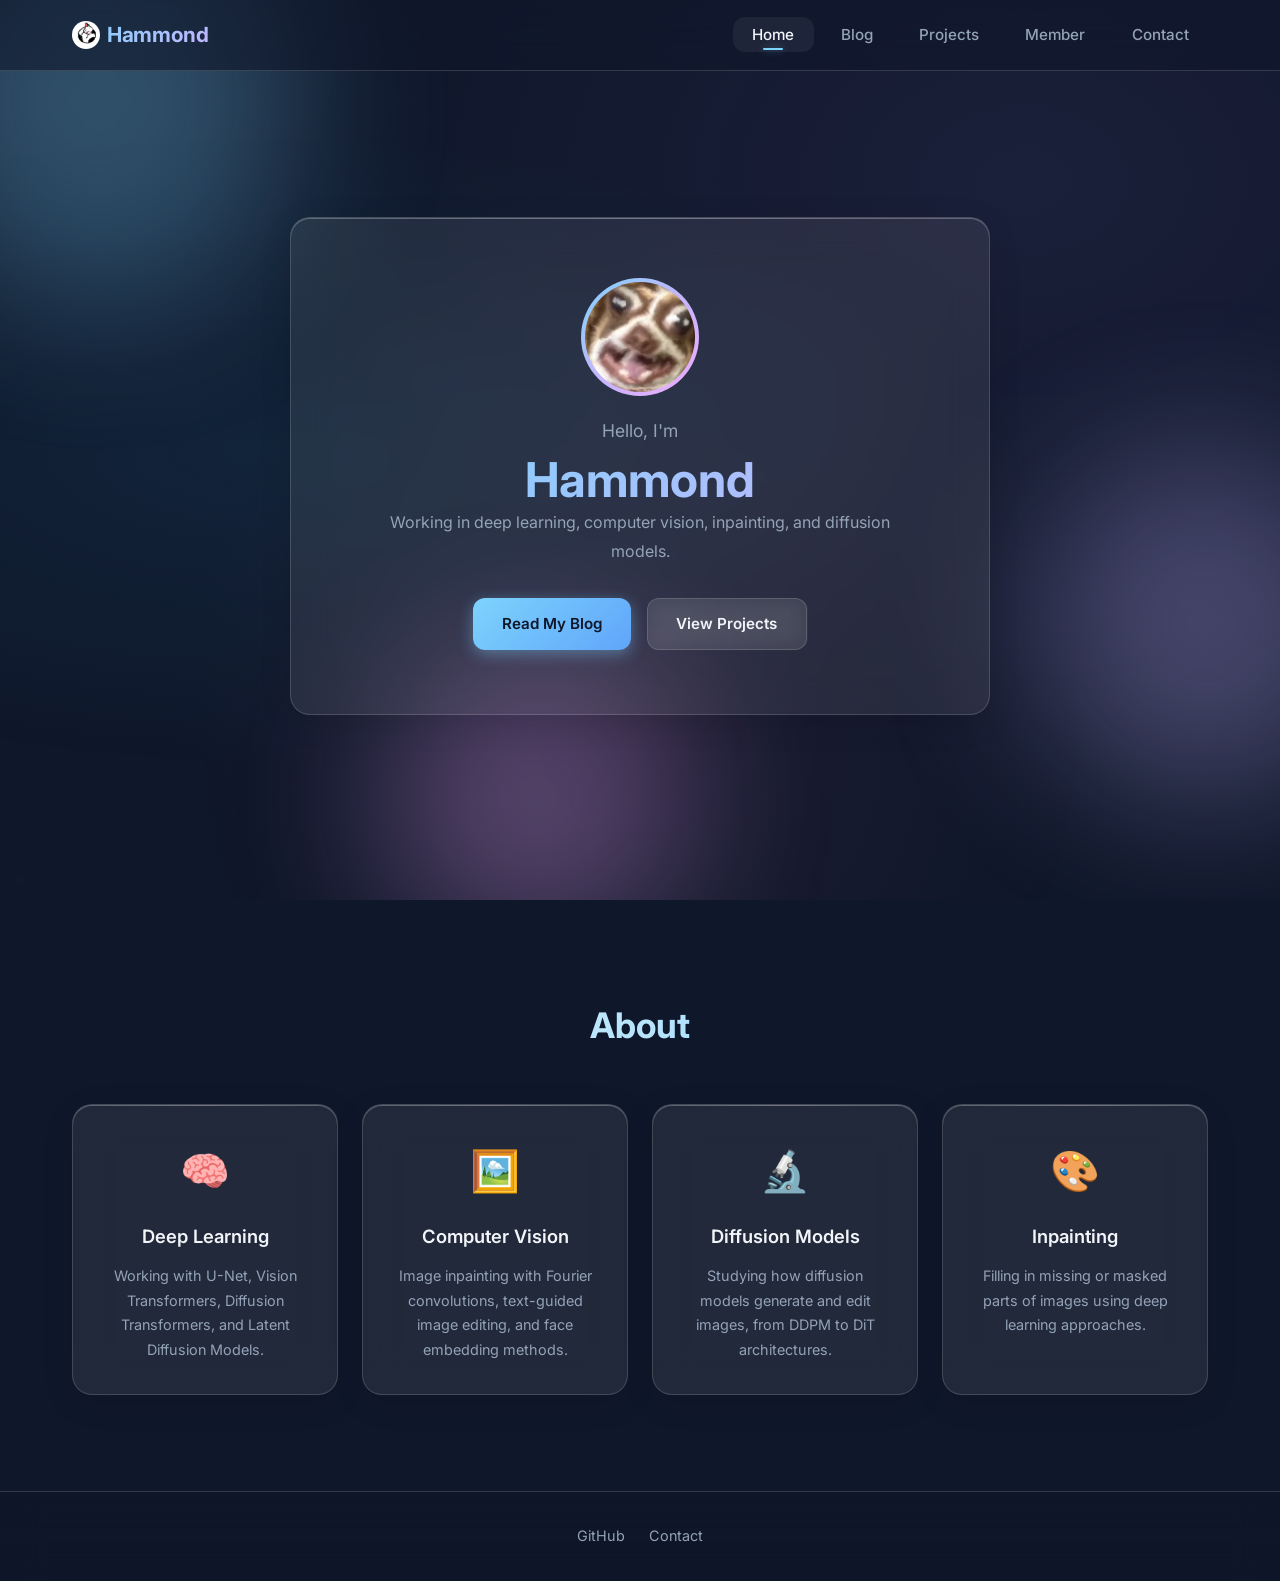
==== commit 7481fbaf: "Add Member tab, contact form via Formspree, dino easter egg" ====
--- a/index.html
+++ b/index.html
@@ -30,6 +30,7 @@
                 <li><a href="index.html" class="nav-link active">Home</a></li>
                 <li><a href="blog.html" class="nav-link">Blog</a></li>
                 <li><a href="projects.html" class="nav-link">Projects</a></li>
+                <li><a href="member.html" class="nav-link">Member</a></li>
                 <li><a href="contact.html" class="nav-link">Contact</a></li>
             </ul>
         </div>
@@ -97,6 +98,7 @@
         </div>
     </footer>
 
+    <a href="dino.html" class="easter-egg" aria-hidden="true"></a>
     <script src="js/main.js"></script>
 </body>
 </html>
--- a/css/style.css
+++ b/css/style.css
@@ -915,6 +915,64 @@
     background: rgba(239, 68, 68, 0.1);
     border: 1px solid rgba(239, 68, 68, 0.3);
     color: #f87171;
+}
+
+/* ============================================
+   Member Page
+   ============================================ */
+.members-grid {
+    display: grid;
+    grid-template-columns: repeat(auto-fill, minmax(240px, 1fr));
+    gap: 1.5rem;
+    max-width: 500px;
+    margin: 0 auto;
+}
+
+.member-card {
+    padding: 2.5rem 2rem;
+    text-align: center;
+}
+
+.member-avatar {
+    font-size: 2.8rem;
+    margin-bottom: 1rem;
+}
+
+.member-card h3 {
+    font-size: 1.3rem;
+    font-weight: 600;
+    margin-bottom: 1rem;
+    color: var(--color-text);
+}
+
+.member-link {
+    color: var(--color-primary);
+    text-decoration: none;
+    font-weight: 600;
+    font-size: 0.9rem;
+    transition: var(--transition);
+}
+
+.member-link:hover {
+    text-decoration: underline;
+    text-shadow: 0 0 12px var(--color-primary-glow);
+}
+
+/* ============================================
+   Easter Egg
+   ============================================ */
+.easter-egg {
+    position: fixed;
+    bottom: 14px;
+    left: 14px;
+    width: 10px;
+    height: 10px;
+    opacity: 0.025;
+    z-index: 999;
+    border-radius: 50%;
+    background: var(--color-text-muted);
+    cursor: default;
+    display: block;
 }
 
 /* ============================================
